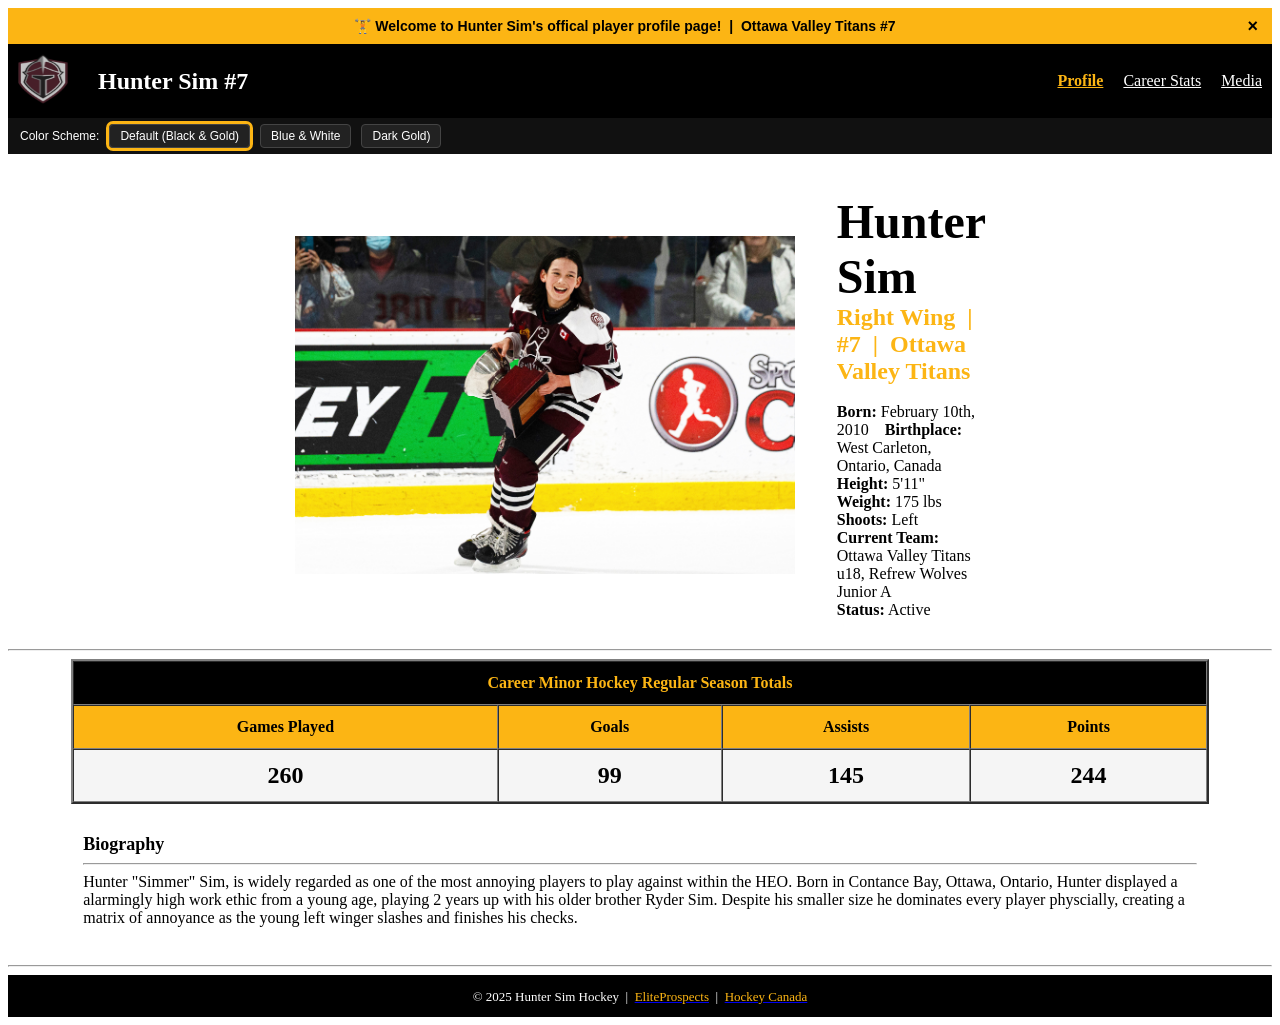
==== index.html @ b13505a6 "Indital commit" ====
<!DOCTYPE html>
<html lang ="en">
<head>
    <meta charset="UTF-8">
    <meta name="viewport" content="width=device=width, intial-scale=1.0">
    <title> Hunter Sim - Player Profile</title>
</head>
<body background-color="#FFFFFF">

<!-- Navigation-->

<table width="100%" bgcolor="#000000" cellpadding="10" cellspacing="0">
    <tr>
        <td width="60">
            <a href="index.html"> <!-- Hyper Link for index-->
                <img src="assets/images/logo.png" alt="Ottawa Valley Titans Logo" width="50" height="50">
            </a>
        </td>
        <td>
            <font color="FFFFFF" size="5"><b>Hunter Sim #7</b></font>
        </td>
        <td align="right">
            <a href="index.html"><font color="#FCB514"><b>Profile</b></font></a>
            &nbsp;&nbsp;&nbsp; <!-- Non breaking space-->
            <a href="stats.html"><font color="#FFFFFF">Career Stats</font></a>
            &nbsp;&nbsp;&nbsp; <!-- Non breaking space-->
            <a href="media.html"><font color="FFFFFF">Media</font></a>
        </td>
    </tr>
</table>

<br>

<!-- Hero Section -->
 <table width="90" align="center" border="0" cellpadding="20">
    <tr>
        <td width="200" valign="middle" align="center">
            <img width="500" height="338" src="assets/images/hunter_sim1.jpg" alt="Hunter Sim at Ontario Winter Games" width="180" height="220">
        </td>
        <td valign="middle">
            <font size="7"><b>Hunter Sim</b></font><br>
            <font size="5" color="#FCB514"><b>Right Wing &nbsp;|&nbsp; #7 &nbsp;|&nbsp; Ottawa Valley Titans</b></font><br><br>
            <font size="3">
                <b>Born:</b> February 10th, 2010 &nbsp;&nbsp; <b>Birthplace:</b> West Carleton, Ontario, Canada<br>
                <b>Height:</b> 5&apos;11&quot; &nbsp;&nbsp; <b>Weight:</b> 175 lbs &nbsp;&nbsp; <b>Shoots:</b> Left<br> <!--&apos = apostrophe, &quot = double quotation-->
                <b>Current Team:</b> Ottawa Valley Titans u18, Refrew Wolves Junior A <br>
                <b>Status:</b> Active
            </font>
        </td>
    </tr>
 </table>

 <hr>

 <!-- Quick Career Stats -->
  <table width="90%" align="center" border="2" cellpadding="12" cellspacing="0" bgcolor="F5F5F5">
    <tr bgcolor="#000000">
        <td colspan="5" align="center"><font color="#FCB514" size 4><b>Career Minor Hockey Regular Season Totals</b></font></td>
    </tr>
    <tr align="center" bgcolor="#FCB514">
        <td><b>Games Played</b></td>
        <td><b>Goals</b></td>
        <td><b>Assists</b></td>
        <td><b>Points</b></td>
    </tr>
    <tr align="center">
        <td><font size="5"><b>260</b></font></td>
        <td><font size="5"><b>99</b></font></td>
        <td><font size="5"><b>145</b></font></td>
        <td><font size="5"><b>244</b></font></td>
    </tr>
  </table>

  <br>

  <!-- BIO + Lists -->
<table width="90%" align="center" border="0" cellpadding="10">
    <tr valign="top">
        <!-- Biography -->
         <td width="50%">
            <font size="4"><b>Biography</b></font>
            <hr>
            <font size="3">
                Hunter &quot;Simmer&quot; Sim, is widely regarded as one of the most annoying players to play against within the HEO. 
                Born in Contance Bay, Ottawa, Ontario, Hunter displayed a alarmingly high work ethic from a young age, 
                playing 2 years up with his older brother Ryder Sim. Despite his smaller size he dominates every player physcially, 
                creating a matrix of annoyance as the young left winger slashes and finishes his checks.


            </font>
         </td>
</table>

<br>
<hr>

<!-- Footer -->
 <table width="100%" bgcolor="#000000" cellpadding="10">
    <tr>
        <td align="center">
            <font color="#FFFFFF" size="2">
               &copy; 2025 Hunter Sim Hockey &nbsp;|&nbsp;
               <a href="https://www.eliteprospects.com" target="_blank"><font color="FCB514">EliteProspects</font></a>
               &nbsp;|&nbsp;
               <a href="https://www.hockeycanada.ca" target="_blank"><font color="#FCB514">Hockey Canada</font></a>
            </font>
        </td>
    </tr>
 </table>

 <script src="js/main.js"></script>
 </body>
</html>
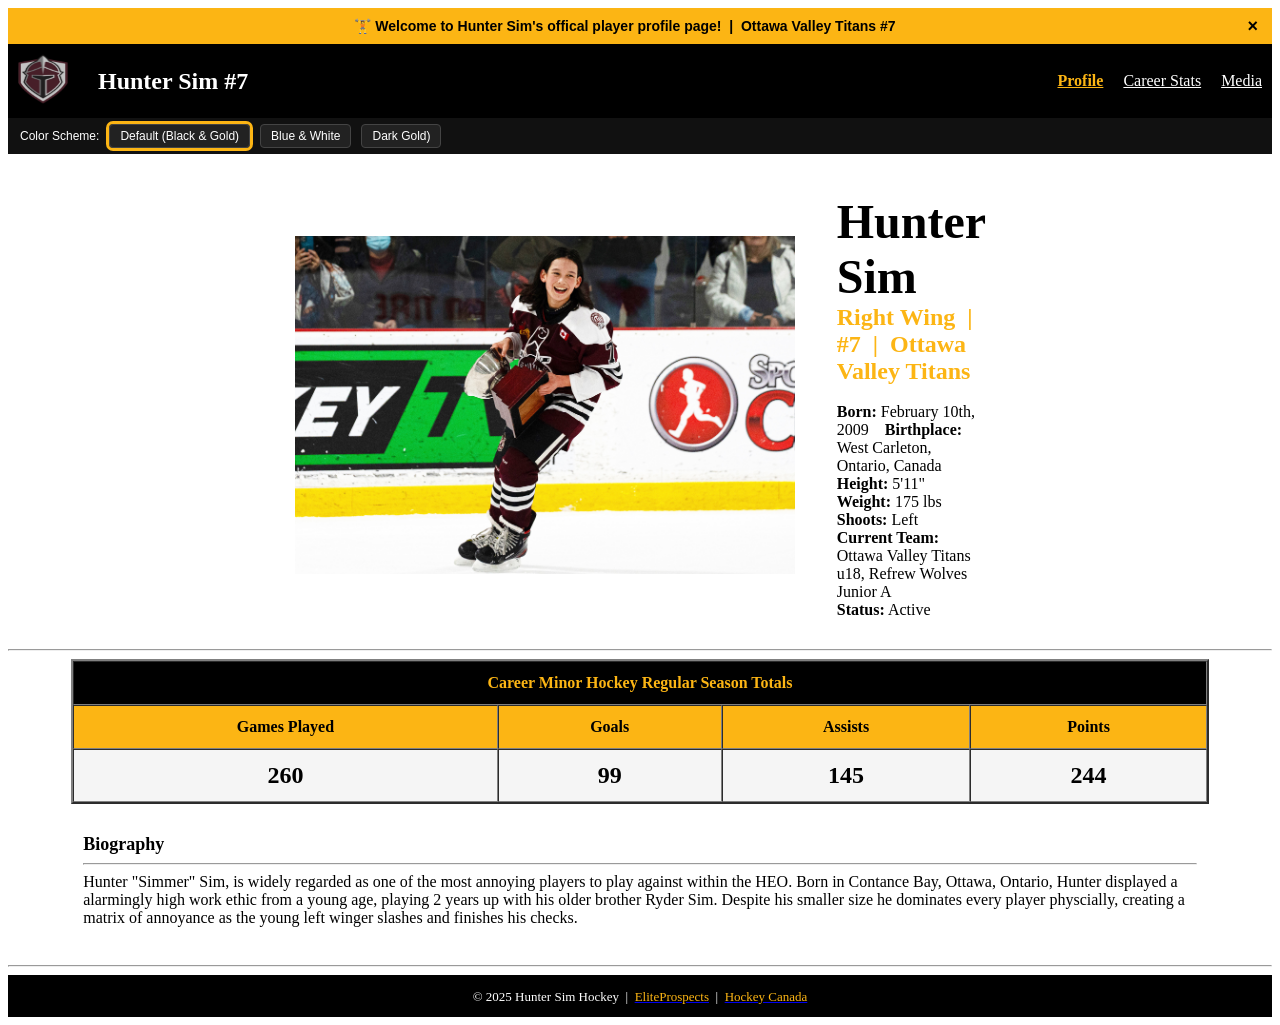
==== commit 7e353d9b: "Changed spelling" ====
--- a/index.html
+++ b/index.html
@@ -41,7 +41,7 @@
             <font size="7"><b>Hunter Sim</b></font><br>
             <font size="5" color="#FCB514"><b>Right Wing &nbsp;|&nbsp; #7 &nbsp;|&nbsp; Ottawa Valley Titans</b></font><br><br>
             <font size="3">
-                <b>Born:</b> February 10th, 2010 &nbsp;&nbsp; <b>Birthplace:</b> West Carleton, Ontario, Canada<br>
+                <b>Born:</b> February 10th, 2009 &nbsp;&nbsp; <b>Birthplace:</b> West Carleton, Ontario, Canada<br>
                 <b>Height:</b> 5&apos;11&quot; &nbsp;&nbsp; <b>Weight:</b> 175 lbs &nbsp;&nbsp; <b>Shoots:</b> Left<br> <!--&apos = apostrophe, &quot = double quotation-->
                 <b>Current Team:</b> Ottawa Valley Titans u18, Refrew Wolves Junior A <br>
                 <b>Status:</b> Active
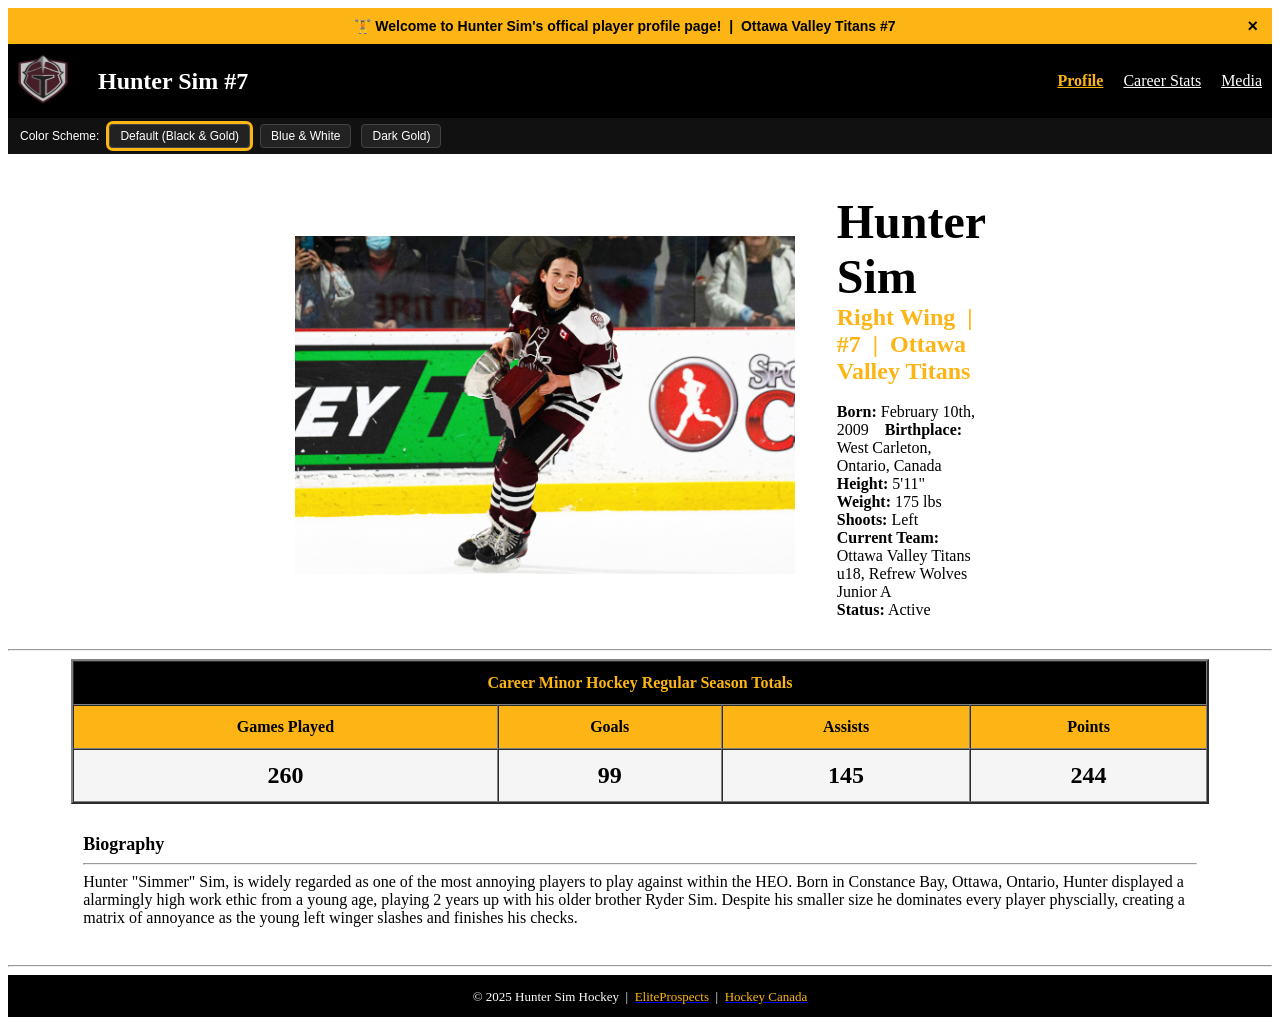
==== commit 4c8cf564: "Changed spelling 1.0" ====
--- a/index.html
+++ b/index.html
@@ -82,7 +82,7 @@
             <hr>
             <font size="3">
                 Hunter &quot;Simmer&quot; Sim, is widely regarded as one of the most annoying players to play against within the HEO. 
-                Born in Contance Bay, Ottawa, Ontario, Hunter displayed a alarmingly high work ethic from a young age, 
+                Born in Constance Bay, Ottawa, Ontario, Hunter displayed a alarmingly high work ethic from a young age, 
                 playing 2 years up with his older brother Ryder Sim. Despite his smaller size he dominates every player physcially, 
                 creating a matrix of annoyance as the young left winger slashes and finishes his checks.
 
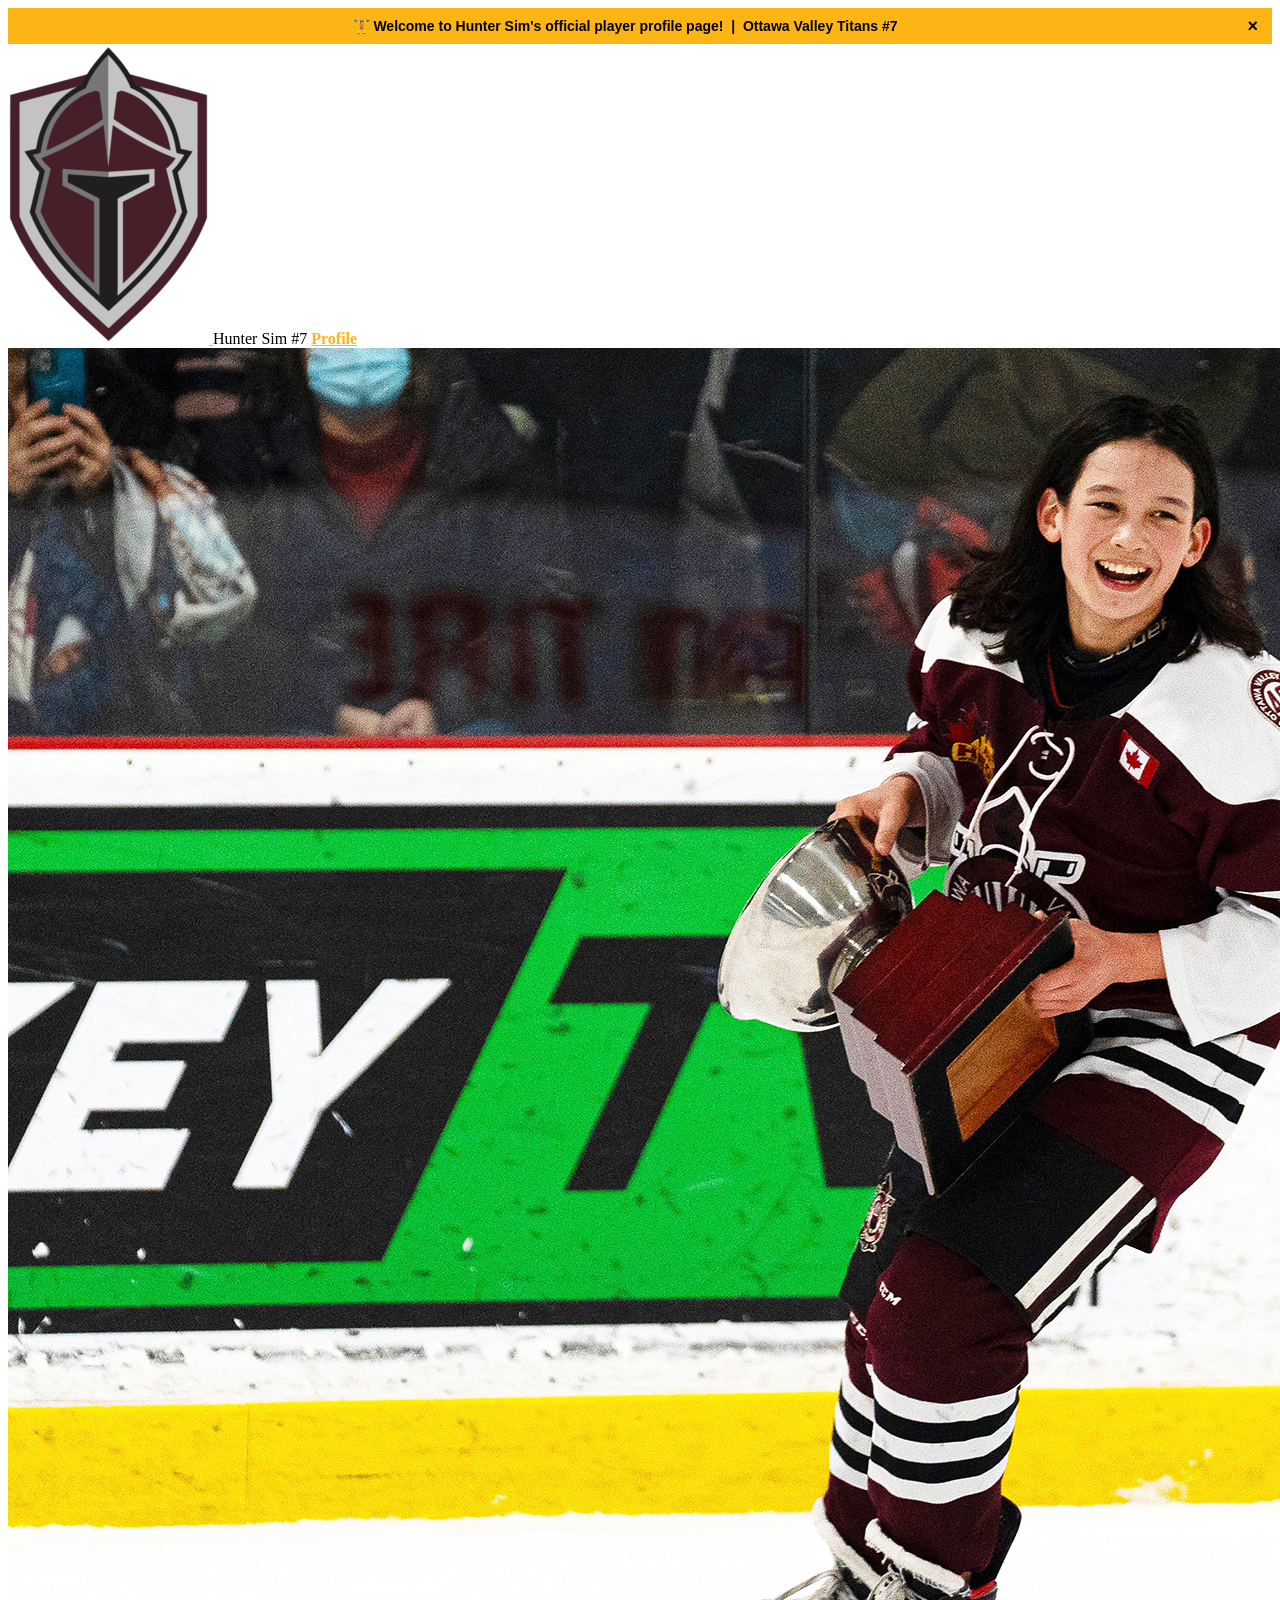
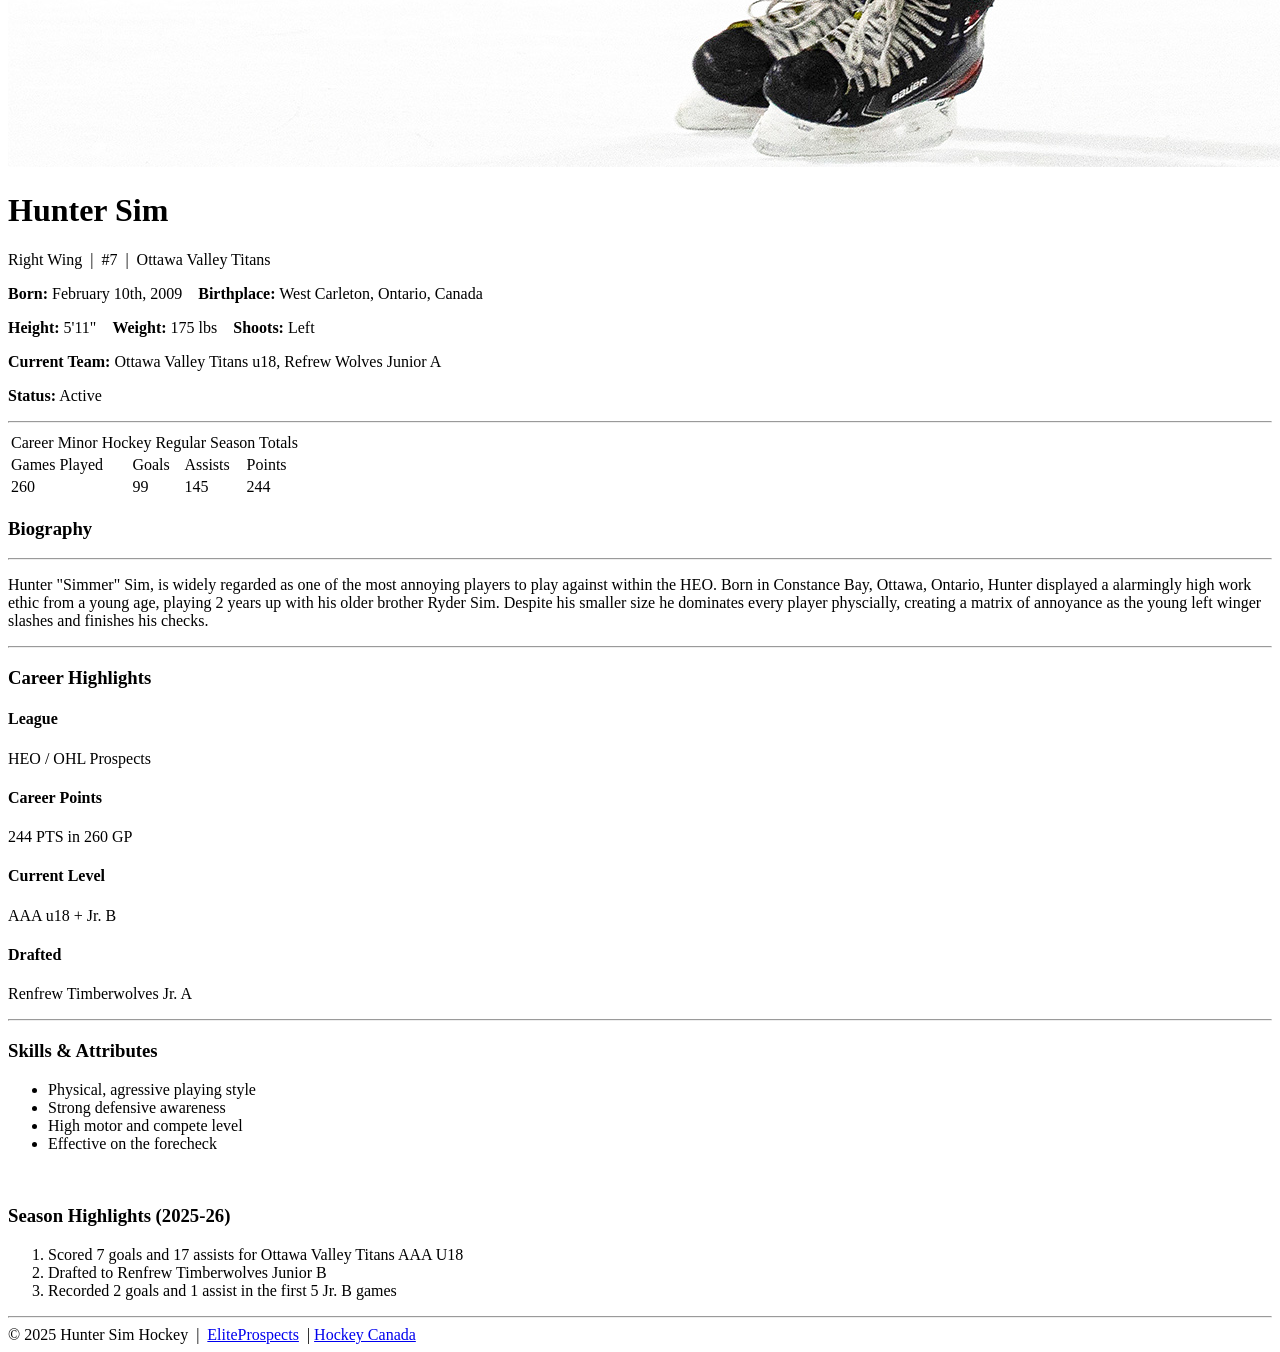
==== commit aea8e41d: "Assignment 3" ====
--- a/index.html
+++ b/index.html
@@ -4,109 +4,130 @@
     <meta charset="UTF-8">
     <meta name="viewport" content="width=device=width, intial-scale=1.0">
     <title> Hunter Sim - Player Profile</title>
+    <link rel="stylesheet" hreh="style.css">
 </head>
-<body background-color="#FFFFFF">
+<body>
 
 <!-- Navigation-->
 
-<table width="100%" bgcolor="#000000" cellpadding="10" cellspacing="0">
-    <tr>
-        <td width="60">
-            <a href="index.html"> <!-- Hyper Link for index-->
-                <img src="assets/images/logo.png" alt="Ottawa Valley Titans Logo" width="50" height="50">
-            </a>
-        </td>
-        <td>
-            <font color="FFFFFF" size="5"><b>Hunter Sim #7</b></font>
-        </td>
-        <td align="right">
-            <a href="index.html"><font color="#FCB514"><b>Profile</b></font></a>
-            &nbsp;&nbsp;&nbsp; <!-- Non breaking space-->
-            <a href="stats.html"><font color="#FFFFFF">Career Stats</font></a>
-            &nbsp;&nbsp;&nbsp; <!-- Non breaking space-->
-            <a href="media.html"><font color="FFFFFF">Media</font></a>
-        </td>
-    </tr>
-</table>
+<nav>
+    <a href="index.html" class="nav-logo">
+        <img src="assets/images/logo.png" alt="Ottawa Valley Titans Logo">
+    </a>
+    <span class="nav-brand">Hunter Sim #7</span>
+    <a href="index.html" class="active">Profile</a>
+    <a href="stats.html">Career Stats</a>
+    <a href="media.html">Media</a>
+</nav>
 
-<br>
-
-<!-- Hero Section -->
- <table width="90" align="center" border="0" cellpadding="20">
-    <tr>
-        <td width="200" valign="middle" align="center">
-            <img width="500" height="338" src="assets/images/hunter_sim1.jpg" alt="Hunter Sim at Ontario Winter Games" width="180" height="220">
-        </td>
-        <td valign="middle">
-            <font size="7"><b>Hunter Sim</b></font><br>
-            <font size="5" color="#FCB514"><b>Right Wing &nbsp;|&nbsp; #7 &nbsp;|&nbsp; Ottawa Valley Titans</b></font><br><br>
-            <font size="3">
-                <b>Born:</b> February 10th, 2009 &nbsp;&nbsp; <b>Birthplace:</b> West Carleton, Ontario, Canada<br>
-                <b>Height:</b> 5&apos;11&quot; &nbsp;&nbsp; <b>Weight:</b> 175 lbs &nbsp;&nbsp; <b>Shoots:</b> Left<br> <!--&apos = apostrophe, &quot = double quotation-->
-                <b>Current Team:</b> Ottawa Valley Titans u18, Refrew Wolves Junior A <br>
-                <b>Status:</b> Active
-            </font>
-        </td>
-    </tr>
- </table>
+<!-- Hero Section (flexbox)-->
+ <div class="hero">
+    <img class="hero-img" src="assets/images/hunter_sim1.jpg" alt="Hunter Sim at Ontario Winter Games">
+    <div class="hero-info">
+        <h1>Hunter Sim</h1>
+        <p class="position">Right Wing &nbsp;|&nbsp; #7 &nbsp;|&nbsp; Ottawa Valley Titans</p>
+        <p><b>Born:</b> February 10th, 2009 &nbsp;&nbsp; <b>Birthplace:</b> West Carleton, Ontario, Canada</p>
+        <p><b>Height:</b> 5'11" &nbsp;&nbsp; <b>Weight:</b> 175 lbs &nbsp;&nbsp; <b>Shoots:</b> Left</p>
+        <p><b>Current Team:</b>  Ottawa Valley Titans u18, Refrew Wolves Junior A </p>
+        <p><b>Status:</b> Active</p>
+    </div>
+ </div>
 
  <hr>
 
- <!-- Quick Career Stats -->
-  <table width="90%" align="center" border="2" cellpadding="12" cellspacing="0" bgcolor="F5F5F5">
-    <tr bgcolor="#000000">
-        <td colspan="5" align="center"><font color="#FCB514" size 4><b>Career Minor Hockey Regular Season Totals</b></font></td>
-    </tr>
-    <tr align="center" bgcolor="#FCB514">
-        <td><b>Games Played</b></td>
-        <td><b>Goals</b></td>
-        <td><b>Assists</b></td>
-        <td><b>Points</b></td>
-    </tr>
-    <tr align="center">
-        <td><font size="5"><b>260</b></font></td>
-        <td><font size="5"><b>99</b></font></td>
-        <td><font size="5"><b>145</b></font></td>
-        <td><font size="5"><b>244</b></font></td>
-    </tr>
-  </table>
-
-  <br>
-
-  <!-- BIO + Lists -->
-<table width="90%" align="center" border="0" cellpadding="10">
-    <tr valign="top">
-        <!-- Biography -->
-         <td width="50%">
-            <font size="4"><b>Biography</b></font>
-            <hr>
-            <font size="3">
-                Hunter &quot;Simmer&quot; Sim, is widely regarded as one of the most annoying players to play against within the HEO. 
-                Born in Constance Bay, Ottawa, Ontario, Hunter displayed a alarmingly high work ethic from a young age, 
-                playing 2 years up with his older brother Ryder Sim. Despite his smaller size he dominates every player physcially, 
-                creating a matrix of annoyance as the young left winger slashes and finishes his checks.
+ <!-- Career Totals Summary Table -->
+<table class="summary-table">
+    <thead>
+        <tr><td colspan="4">Career Minor Hockey Regular Season Totals</td></tr>
+    </thead>
+    <tbody>
+        <tr class="subheader">
+            <td>Games Played</td>
+            <td>Goals</td>
+            <td>Assists</td>
+            <td>Points</td>
+        </tr>
+        <tr class="values">
+            <td>260</td>
+            <td>99</td>
+            <td>145</td>
+            <td>244</td>
+        </tr>
+    </tbody>
+</table>
 
 
-            </font>
-         </td>
-</table>
+<!-- Biography -->
+<div class="bio-section">
+    <h3>Biography</h3>
+    <hr>
+    <!-- h3 ~ p : sibling selector in style.css applies here -->
+     <p>
+        Hunter "Simmer" Sim, is widely regarded as one of the most annoying players to play against within the HEO. 
+        Born in Constance Bay, Ottawa, Ontario, Hunter displayed a alarmingly high work ethic from a young age, 
+        playing 2 years up with his older brother Ryder Sim. Despite his smaller size he dominates every player physcially, 
+        creating a matrix of annoyance as the young left winger slashes and finishes his checks.
+     </p>
+</div>
 
-<br>
+<hr>
+
+<!-- Career Highlights Grid (CSS Grid) -->
+ <div class="section">
+    <h3>Career Highlights</h3>
+    <div class="achievements-grid">
+        <div class="achievement-card">
+            <h4>League</h4>
+            <p>HEO / OHL Prospects</p>
+        </div>
+        <div class="achievement-card">
+            <h4>Career Points</h4>
+            <p>244 PTS in 260 GP</p>
+        </div>
+        <div class="achievement-card">
+            <h4>Current Level</h4>
+            <p>AAA u18 + Jr. B</p>
+        </div>
+        <div class="achievement-card">
+            <h4>Drafted</h4>
+            <p>Renfrew Timberwolves Jr. A</p>
+        </div>
+    </div>
+ </div>
+
+ <hr>
+
+ <!-- Player Info Lists (unordered + ordered) -->
+<div class="section">
+    <h3>Skills &amp; Attributes</h3>
+    <!-- Unordered list -->
+     <ul>
+        <li>Physical, agressive playing style</li>
+        <li>Strong defensive awareness</li>
+        <li>High motor and compete level</li>
+        <li>Effective on the forecheck</li>
+     </ul>
+
+     <br>
+
+     <h3>Season Highlights (2025-26)</h3>
+     <!-- Ordered list -->
+
+     <ol>
+        <li>Scored 7 goals and 17 assists for Ottawa Valley Titans AAA U18</li>
+        <li>Drafted to Renfrew Timberwolves Junior B</li>
+        <li>Recorded 2 goals and 1 assist in the first 5 Jr. B games</li>
+     </ol>
+</div>
+
 <hr>
 
 <!-- Footer -->
- <table width="100%" bgcolor="#000000" cellpadding="10">
-    <tr>
-        <td align="center">
-            <font color="#FFFFFF" size="2">
-               &copy; 2025 Hunter Sim Hockey &nbsp;|&nbsp;
-               <a href="https://www.eliteprospects.com" target="_blank"><font color="FCB514">EliteProspects</font></a>
-               &nbsp;|&nbsp;
-               <a href="https://www.hockeycanada.ca" target="_blank"><font color="#FCB514">Hockey Canada</font></a>
-            </font>
-        </td>
-    </tr>
- </table>
+<footer>
+    &copy; 2025 Hunter Sim Hockey &nbsp;|&nbsp;
+    <a href="https://www.elieteprospects.com" target="_blank">EliteProspects</a>
+    &nbsp;|&nbsp;<a href="https://www.hockeycanada.ca" target="_blank">Hockey Canada</a>
+</footer>
 
  <script src="js/main.js"></script>
  </body>
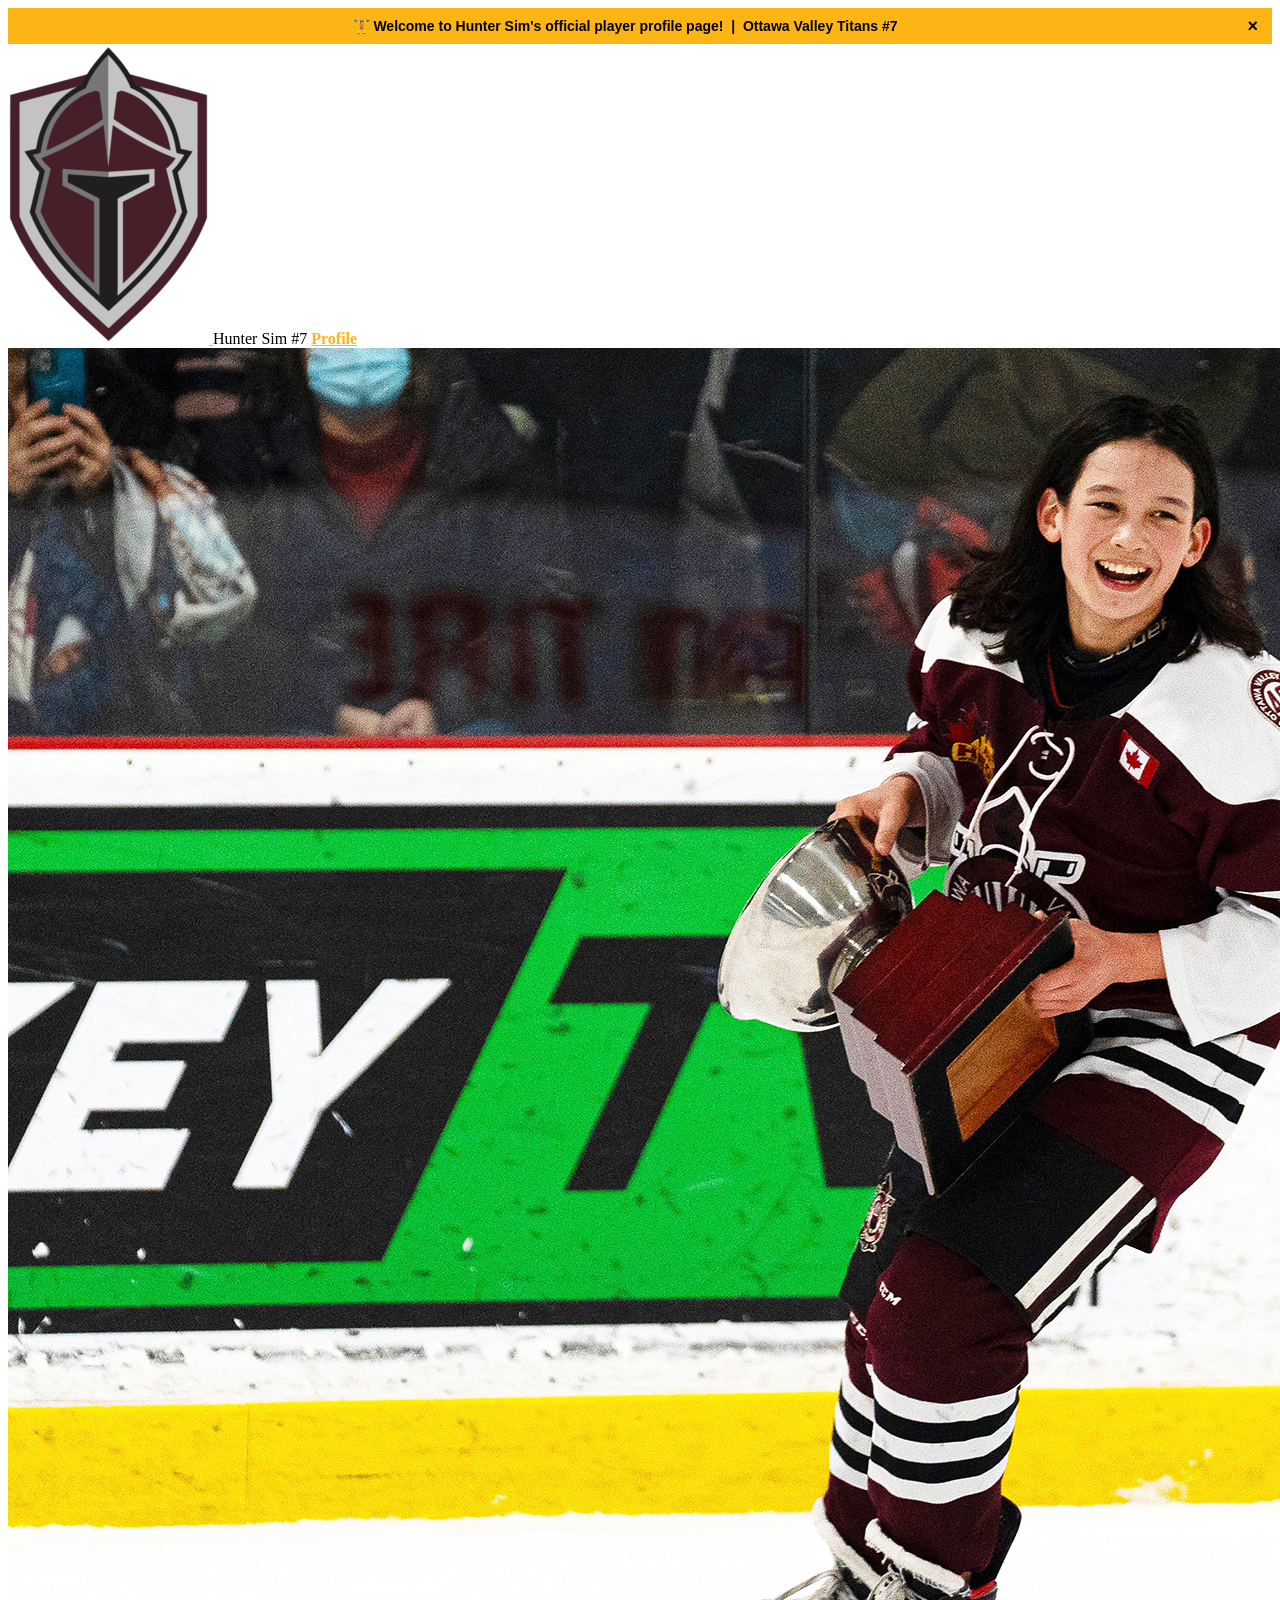
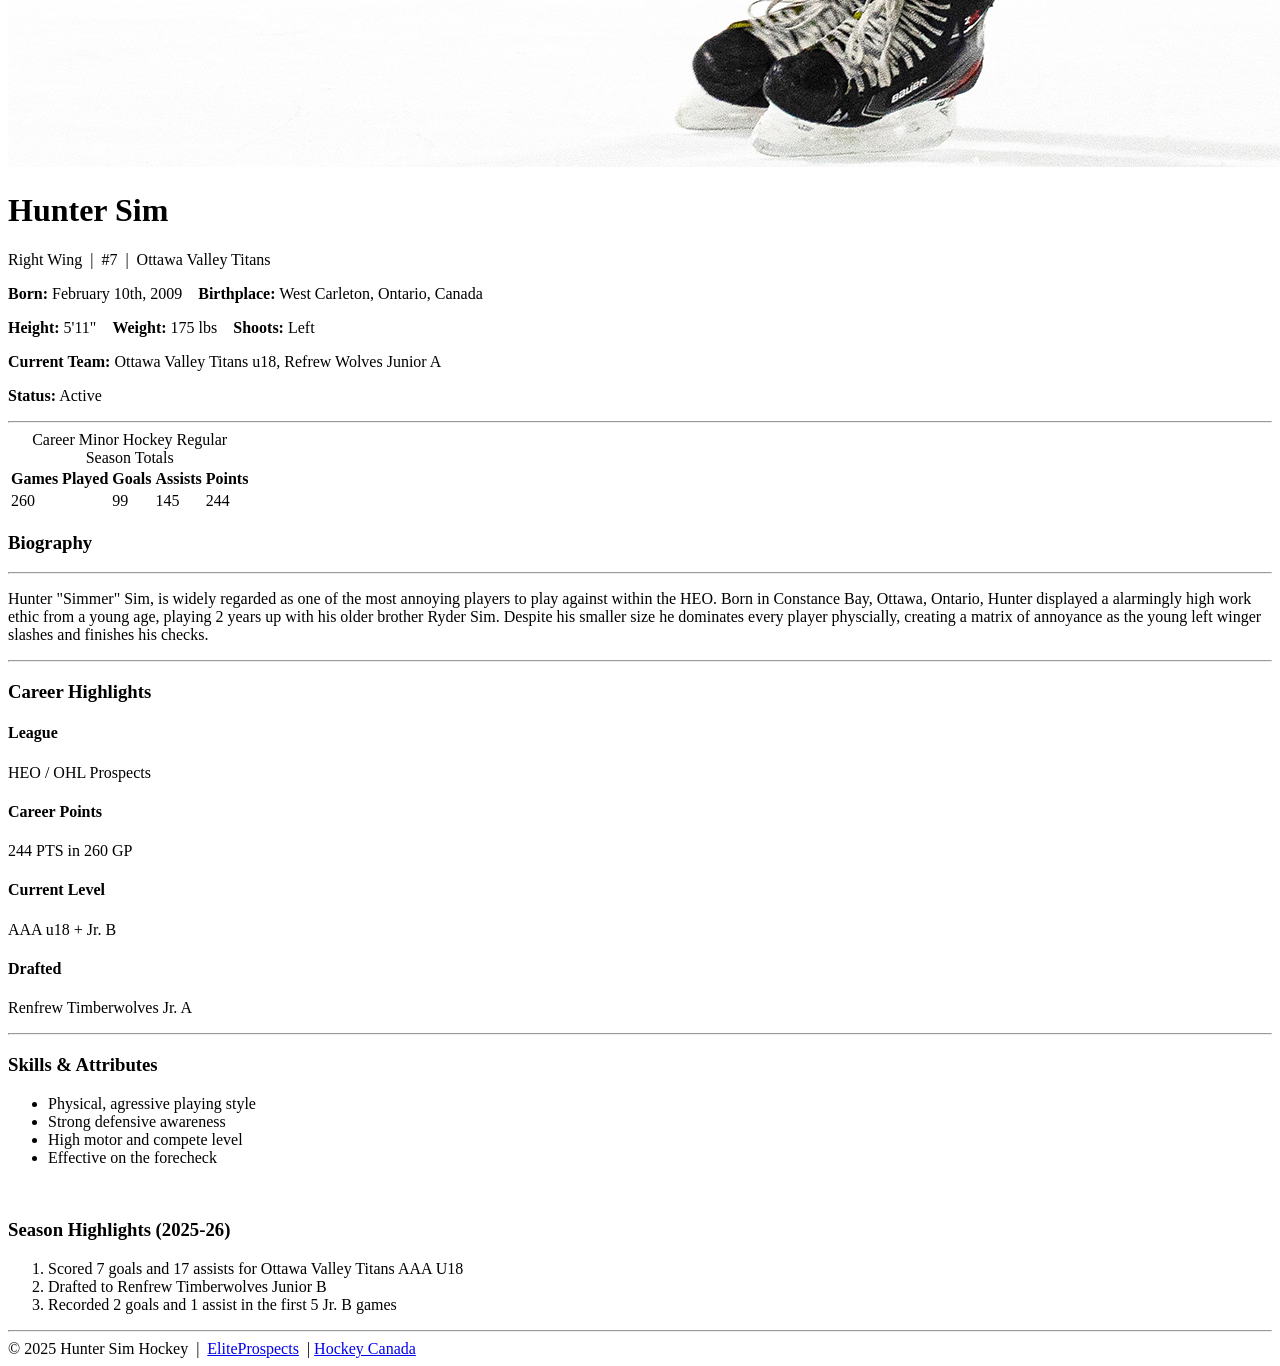
==== commit 3acd692f: "Changes for part 4 complete" ====
--- a/index.html
+++ b/index.html
@@ -10,12 +10,12 @@
 
 <!-- Navigation-->
 
-<nav>
+<nav aria-label="Main navigation">
     <a href="index.html" class="nav-logo">
         <img src="assets/images/logo.png" alt="Ottawa Valley Titans Logo">
     </a>
     <span class="nav-brand">Hunter Sim #7</span>
-    <a href="index.html" class="active">Profile</a>
+    <a href="index.html" class="active" aria-current="page">Profile</a>
     <a href="stats.html">Career Stats</a>
     <a href="media.html">Media</a>
 </nav>
@@ -37,16 +37,15 @@
 
  <!-- Career Totals Summary Table -->
 <table class="summary-table">
+    <caption>Career Minor Hockey Regular Season Totals</caption>
     <thead>
-        <tr><td colspan="4">Career Minor Hockey Regular Season Totals</td></tr>
+        <tr>
+            <th scope="col">Games Played</th>
+            <th scope="col">Goals</th>
+            <th scope="col">Assists</th>
+            <th scope="col">Points</th>
+        </tr>
     </thead>
-    <tbody>
-        <tr class="subheader">
-            <td>Games Played</td>
-            <td>Goals</td>
-            <td>Assists</td>
-            <td>Points</td>
-        </tr>
         <tr class="values">
             <td>260</td>
             <td>99</td>
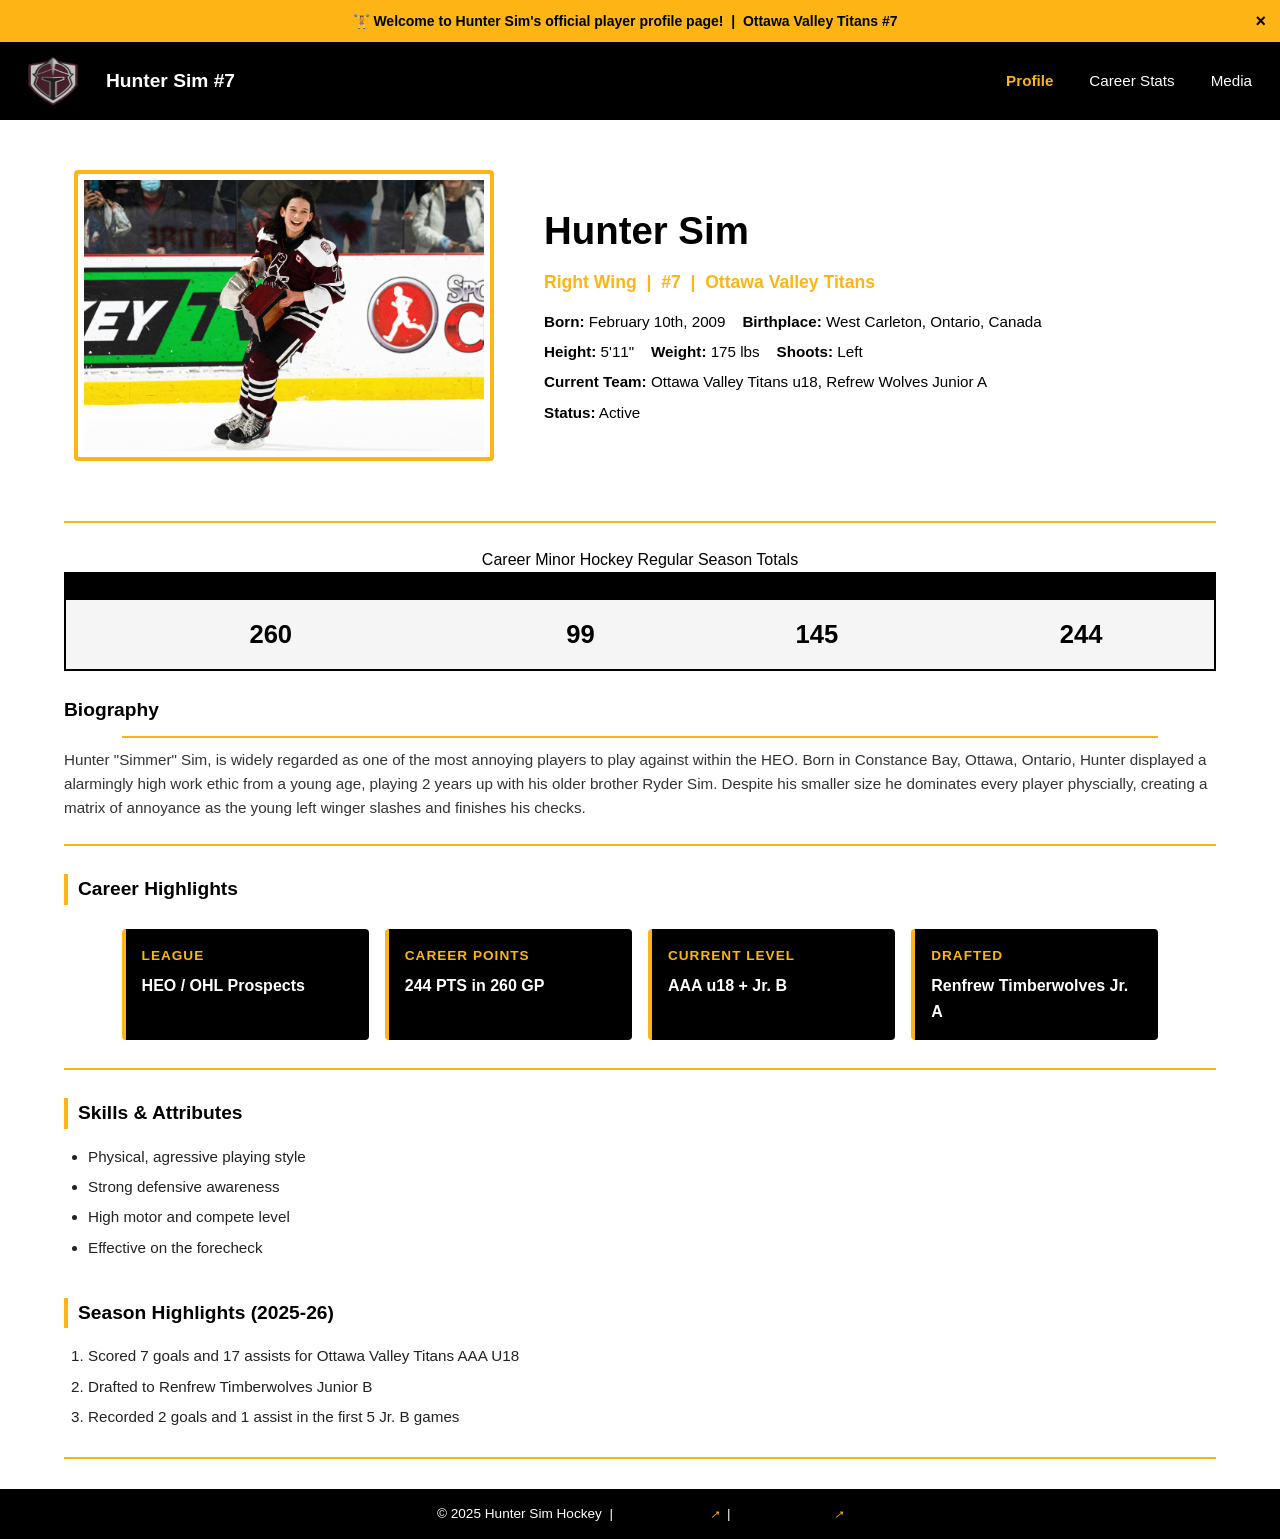
==== commit 02175779: "Fixed typo" ====
--- a/index.html
+++ b/index.html
@@ -4,7 +4,7 @@
     <meta charset="UTF-8">
     <meta name="viewport" content="width=device=width, intial-scale=1.0">
     <title> Hunter Sim - Player Profile</title>
-    <link rel="stylesheet" hreh="style.css">
+    <link rel="stylesheet" href="style.css">
 </head>
 <body>
 
--- a/style.css
+++ b/style.css
@@ -0,0 +1,741 @@
+/* ============================================================
+   style.css  —  Hunter Sim Fan Website  (Assignment 3)
+   Author : Ryder Sim  B01059936
+   ============================================================
+ 
+   SELECTOR REFERENCE (Part 2 requirement):
+   -----------------------------------------
+   Universal Selector    (*)              — line 28
+   Multiple Selector     (h1, h2, h3)     — line 34
+   Child Selector        (nav > a)        — line 111
+   Sibling Selector      (h3 ~ p)         — line 251
+   Adjacent Sibling      (label + input)  — line 344
+   Attribute Selector    (a[target])      — line 136
+   Pseudo-element        (a::after)       — line 139
+   ============================================================ */
+ 
+ 
+/* ============================================================
+   UNIVERSAL SELECTOR — resets margin/padding/box-sizing
+   ============================================================ */
+* {
+    margin: 0;
+    padding: 0;
+    box-sizing: border-box;
+}
+ 
+/* ============================================================
+   MULTIPLE SELECTOR — shared heading styles
+   ============================================================ */
+h1, h2, h3 {
+    font-family: Arial, sans-serif;
+    font-weight: bold;
+    color: #000000;
+}
+ 
+/* ============================================================
+   BASE / BODY
+   ============================================================ */
+body {
+    font-family: Arial, sans-serif;
+    background-color: #FFFFFF;
+    color: #000000;
+    line-height: 1.6;
+}
+
+/* ============================================================
+   NAVIGATION
+   ============================================================ */
+nav {
+    background-color:#000000;
+    padding: 10px 20px;
+    display: flex;
+    align-items: center;
+    gap: 20px;
+}
+
+nav .nav-logo img {
+    width: 50px;
+    height: 50px;
+    display: block;
+}
+ 
+nav .nav-brand {
+    color: #FFFFFF;
+    font-size: 1.2em;
+    font-weight: bold;
+    flex: 1;
+}
+ 
+/* CHILD SELECTOR — only direct <a> children of <nav> */
+nav > a {
+    color: #FFFFFF;
+    text-decoration: none;
+    font-weight: bold;
+    font-size: 0.95em;
+    padding: 4px 8px;
+    border-radius: 4px;
+    transition: color 0.2s;
+}
+ 
+nav > a:hover {
+    color: #FCB514;
+}
+ 
+nav > a.active {
+    color: #FCB514;
+}
+ 
+/* ATTRIBUTE SELECTOR — external links (open in new tab) */
+a[target="_blank"] {
+    color: #000000;
+    text-decoration: underline;
+    font-style: italic;
+}
+ 
+/* PSEUDO-ELEMENT — append an arrow icon after external links */
+a[target="_blank"]::after {
+    content: " ↗";
+    font-size: 0.8em;
+    color: #FCB514;
+}
+ 
+/* ============================================================
+   STYLED URLS / LINKS
+   ============================================================ */
+a {
+    color: #1a0dab;
+    text-decoration: none;
+    transition: color 0.2s;
+}
+ 
+a:hover {
+    color: #FCB514;
+    text-decoration: underline;
+}
+ 
+a:visited {
+    color: #551a8b;
+}
+ 
+/* ============================================================
+   FOOTER LINKS — override visited/default for dark background
+   ============================================================ */
+footer a {
+    color: #FCB514;
+    text-decoration: none;
+}
+ 
+footer a:visited {
+    color: #FCB514;
+}
+ 
+footer a:hover {
+    text-decoration: underline;
+}
+ 
+/* ============================================================
+   HERO SECTION — flexbox
+   ============================================================ */
+.hero {
+    display: flex;
+    align-items: center;
+    gap: 40px;
+    padding: 40px 5%;
+    flex-wrap: wrap;
+}
+ 
+/* STYLED IMAGE 1 — hero player photo (border + padding + margin) */
+.hero-img {
+    width: 420px;
+    max-width: 100%;
+    height: auto;
+    border: 4px solid #FCB514;
+    padding: 6px;
+    margin: 10px;
+    border-radius: 4px;
+    object-fit: cover;
+}
+ 
+.hero-info h1 {
+    font-size: 2.4em;
+    margin-bottom: 6px;
+}
+ 
+.hero-info .position {
+    color: #FCB514;
+    font-size: 1.1em;
+    font-weight: bold;
+    margin-bottom: 14px;
+}
+ 
+.hero-info p {
+    font-size: 0.95em;
+    margin-bottom: 6px;
+}
+ 
+/* ============================================================
+   DIVIDER
+   ============================================================ */
+hr {
+    border: none;
+    border-top: 2px solid #FCB514;
+    margin: 10px 5%;
+}
+ 
+/* ============================================================
+   CAREER SUMMARY TABLE — index.html 
+   ============================================================ */
+.summary-table {
+    width: 90%;
+    margin: 24px auto;
+    border-collapse: collapse;
+    border: 2px solid #000000;
+}
+ 
+.summary-table thead tr {
+    background-color: #000000;
+}
+ 
+.summary-table thead td {
+    color: #FCB514;
+    font-weight: bold;
+    text-align: center;
+    padding: 12px;
+    font-size: 1em;
+    letter-spacing: 0.5px;
+}
+ 
+.summary-table .subheader td {
+    background-color: #FCB514;
+    font-weight: bold;
+    text-align: center;
+    padding: 10px;
+    font-size: 0.95em;
+}
+ 
+.summary-table .values td {
+    text-align: center;
+    padding: 14px;
+    font-size: 1.6em;
+    font-weight: bold;
+    background-color: #F5F5F5;
+}
+ 
+/* ============================================================
+   BIOGRAPHY SECTION
+   ============================================================ */
+.bio-section {
+    width: 90%;
+    margin: 24px auto;
+}
+ 
+.bio-section h3 {
+    font-size: 1.2em;
+    margin-bottom: 8px;
+}
+ 
+/* SIBLING SELECTOR — any <p> that is a general sibling of <h3> */
+h3 ~ p {
+    font-size: 0.95em;
+    color: #333333;
+    margin-top: 8px;
+}
+ 
+/* ============================================================
+   STYLED LISTS 
+   ============================================================ */
+ul {
+    list-style-type: disc;
+    padding-left: 24px;
+    margin: 12px 0;
+}
+ 
+ul li {
+    margin-bottom: 6px;
+    font-size: 0.95em;
+    color: #222222;
+}
+ 
+ol {
+    list-style-type: decimal;
+    padding-left: 24px;
+    margin: 12px 0;
+}
+ 
+ol li {
+    margin-bottom: 6px;
+    font-size: 0.95em;
+    color: #222222;
+}
+ 
+/* ============================================================
+   ACHIEVEMENTS GRID — index.html 
+   ============================================================ */
+.achievements-grid {
+    display: grid;
+    grid-template-columns: repeat(auto-fit, minmax(200px, 1fr));
+    gap: 16px;
+    width: 90%;
+    margin: 24px auto;
+}
+ 
+.achievement-card {
+    background-color: #000000;
+    color: #FFFFFF;
+    padding: 16px;
+    border-radius: 4px;
+    border-left: 4px solid #FCB514;
+}
+ 
+.achievement-card h4 {
+    color: #FCB514;
+    font-size: 0.85em;
+    text-transform: uppercase;
+    letter-spacing: 1px;
+    margin-bottom: 6px;
+}
+ 
+.achievement-card p {
+    font-size: 1em;
+    font-weight: bold;
+}
+ 
+/* ============================================================
+   STATS TABLE — stats.html 
+   ============================================================ */
+.page-header {
+    width: 90%;
+    margin: 24px auto 12px;
+    display: flex;
+    align-items: center;
+    justify-content: space-between;
+    flex-wrap: wrap;
+    gap: 12px;
+}
+ 
+.page-header h2 {
+    font-size: 1.8em;
+    margin-bottom: 4px;
+}
+ 
+.page-header .subtitle {
+    color: #555555;
+    font-size: 0.9em;
+}
+ 
+.page-header .ep-link {
+    text-align: center;
+    font-size: 0.85em;
+}
+ 
+.page-header .ep-link img {
+    width: 70px;
+    height: 70px;
+    display: block;
+    margin: 0 auto 4px;
+}
+ 
+#stats-table {
+    width: 90%;
+    margin: 20px auto;
+    border-collapse: collapse;
+    border: 1px solid #cccccc;
+}
+ 
+#stats-table thead tr {
+    background-color: #000000;
+}
+ 
+#stats-table thead th {
+    color: #FCB514;
+    font-weight: bold;
+    padding: 10px 8px;
+    text-align: left;
+    font-size: 0.9em;
+}
+ 
+#stats-table thead th:nth-child(n+4) {
+    text-align: center;
+}
+ 
+#stats-table .stat-row td {
+    padding: 8px;
+    font-size: 0.9em;
+    border-bottom: 1px solid #eeeeee;
+}
+ 
+#stats-table .stat-row:nth-child(odd) {
+    background-color: #F5F5F5;
+}
+ 
+#stats-table .stat-row:hover {
+    background-color: #FFF8E1;
+}
+ 
+#stats-table .stat-row td:nth-child(n+4) {
+    text-align: center;
+}
+ 
+/* ============================================================
+   CONTACT FORM — stats.html
+   ============================================================ */
+.contact-section {
+    width: 90%;
+    margin: 30px auto;
+}
+ 
+.contact-section h3 {
+    font-size: 1.2em;
+    margin-bottom: 16px;
+}
+ 
+.contact-form {
+    display: flex;
+    flex-direction: column;
+    gap: 14px;
+    max-width: 560px;
+}
+ 
+.form-group {
+    display: flex;
+    flex-direction: column;
+    gap: 4px;
+}
+ 
+.form-group label {
+    font-weight: bold;
+    font-size: 0.9em;
+    color: #333333;
+}
+/* This hides the form label visually but keeps it readable by screen readers */
+.sr-only {
+    position: absolute;
+    width: 1px;
+    height: 1px;
+    padding: 0;
+    margin: -1px;
+    overflow: hidden;
+    clip: rect(0, 0, 0, 0);
+    white-space: nowrap;
+    border: 0;
+}
+ 
+/* ADJACENT SIBLING SELECTOR — input immediately after a label */
+label + input,
+label + select,
+label + textarea {
+    border: 1px solid #cccccc;
+    border-radius: 4px;
+    padding: 8px 10px;
+    font-size: 0.95em;
+    font-family: Arial, sans-serif;
+    width: 100%;
+    transition: border-color 0.2s;
+}
+ 
+label + input:focus,
+label + select:focus,
+label + textarea:focus {
+    outline: none;
+    border-color: #FCB514;
+    box-shadow: 0 0 0 2px rgba(252, 181, 20, 0.25);
+}
+ 
+textarea {
+    resize: vertical;
+    min-height: 100px;
+}
+ 
+.form-submit {
+    background-color: #000000;
+    color: #FCB514;
+    border: none;
+    padding: 10px 24px;
+    font-size: 1em;
+    font-weight: bold;
+    cursor: pointer;
+    border-radius: 4px;
+    align-self: flex-start;
+    transition: background-color 0.2s;
+}
+ 
+.form-submit:hover {
+    background-color: #FCB514;
+    color: #000000;
+}
+ 
+/* ============================================================
+   MEDIA PAGE — VIDEO GRID (flexbox)
+   ============================================================ */
+.video-grid {
+    display: flex;
+    gap: 24px;
+    flex-wrap: wrap;
+    width: 90%;
+    margin: 0 auto;
+}
+ 
+.video-item {
+    flex: 1;
+    min-width: 280px;
+    text-align: center;
+}
+ 
+.video-item video,
+.video-item iframe {
+    width: 100%;
+    max-width: 420px;
+    height: 236px;
+    border: none;
+}
+ 
+.video-item .vid-title {
+    font-weight: bold;
+    font-size: 0.95em;
+    margin-bottom: 4px;
+    display: block;
+}
+ 
+.video-item .vid-source {
+    color: #555555;
+    font-size: 0.85em;
+    font-style: italic;
+}
+ 
+.video-item .caption {
+    font-size: 0.82em;
+    color: #888888;
+    margin-top: 6px;
+}
+ 
+/* ============================================================
+   AUDIO SECTION
+   ============================================================ */
+.audio-section {
+    width: 90%;
+    margin: 0 auto;
+}
+ 
+.audio-section p {
+    margin: 4px 0;
+    font-size: 0.9em;
+    color: #555555;
+}
+ 
+audio {
+    margin: 10px 0;
+    width: 100%;
+    max-width: 400px;
+}
+ 
+/* ============================================================
+   PHOTO GALLERY — grid 
+   ============================================================ */
+.photo-gallery {
+    display: grid;
+    grid-template-columns: repeat(3, 1fr);
+    gap: 16px;
+    width: 90%;
+    margin: 0 auto;
+}
+ 
+/* STYLED IMAGE 2 — gallery images (border + padding + margin) */
+.photo-gallery .photo-item {
+    text-align: center;
+    background-color: #F5F5F5;
+    padding: 10px;
+    border: 1px solid #dddddd;
+    border-radius: 4px;
+}
+ 
+.photo-gallery img {
+    width: 100%;
+    height: 200px;
+    object-fit: cover;
+    /* STYLED IMAGE 3 — specific gallery image styling */
+    border: 3px solid #000000;
+    padding: 4px;
+    margin-bottom: 8px;
+    display: block;
+}
+ 
+.photo-gallery .caption {
+    font-size: 0.85em;
+    font-weight: bold;
+    margin-top: 4px;
+}
+ 
+.photo-gallery .subcaption {
+    font-size: 0.8em;
+    color: #555555;
+}
+ 
+/* ============================================================
+   MORE LINKS SECTION
+   ============================================================ */
+.links-section {
+    display: flex;
+    gap: 40px;
+    flex-wrap: wrap;
+    align-items: flex-start;
+    width: 90%;
+    margin: 0 auto;
+}
+ 
+.links-list {
+    flex: 1;
+    line-height: 2.2;
+    font-size: 0.95em;
+}
+ 
+.back-to-profile {
+    text-align: center;
+    min-width: 200px;
+}
+ 
+.back-to-profile img {
+    width: 190px;
+    height: 130px;
+    object-fit: cover;
+    border: 2px solid #000000;
+    padding: 4px;
+    margin-bottom: 6px;
+    display: block;
+}
+ 
+.back-to-profile p {
+    font-size: 0.8em;
+    color: #888888;
+    font-style: italic;
+}
+ 
+/* ============================================================
+   SECTION WRAPPER — consistent spacing between all sections
+   ============================================================ */
+.section {
+    width: 90%;
+    margin: 28px auto;
+}
+ 
+.section h3 {
+    font-size: 1.2em;
+    margin-bottom: 16px;
+    border-left: 4px solid #FCB514;
+    padding-left: 10px;
+}
+ 
+/* ============================================================
+   FOOTER
+   ============================================================ */
+footer {
+    background-color: #000000;
+    padding: 14px 20px;
+    text-align: center;
+    color: #FFFFFF;
+    font-size: 0.85em;
+    margin-top: 30px;
+}
+ 
+/* ============================================================
+   RESPONSIVE — TABLET
+   ============================================================ */
+@media (max-width: 768px) {
+ 
+    nav {
+        flex-wrap: wrap;
+        gap: 10px;
+        padding: 10px 14px;
+    }
+ 
+    nav .nav-brand {
+        font-size: 1em;
+    }
+ 
+    .hero {
+        flex-direction: column;
+        padding: 24px 5%;
+        text-align: center;
+    }
+ 
+    .hero-img {
+        width: 100%;
+        max-width: 360px;
+        margin: 0 auto;
+    }
+ 
+    .photo-gallery {
+        grid-template-columns: repeat(2, 1fr);
+    }
+ 
+    .achievements-grid {
+        grid-template-columns: repeat(2, 1fr);
+    }
+ 
+    .video-grid {
+        flex-direction: column;
+    }
+ 
+    .page-header {
+        flex-direction: column;
+        align-items: flex-start;
+    }
+ 
+    #stats-table {
+        font-size: 0.82em;
+    }
+}
+ 
+/* ============================================================
+   RESPONSIVE — MOBILE
+   ============================================================ */
+@media (max-width: 480px) {
+ 
+    nav {
+        flex-direction: column;
+        align-items: flex-start;
+    }
+ 
+    nav .nav-brand {
+        font-size: 0.95em;
+    }
+ 
+    nav > a {
+        font-size: 0.88em;
+    }
+ 
+    .hero-info h1 {
+        font-size: 1.6em;
+    }
+ 
+    .hero-info .position {
+        font-size: 0.95em;
+    }
+ 
+    .photo-gallery {
+        grid-template-columns: 1fr;
+    }
+ 
+    .achievements-grid {
+        grid-template-columns: 1fr;
+    }
+ 
+    .summary-table .values td {
+        font-size: 1.2em;
+    }
+ 
+    .contact-form {
+        max-width: 100%;
+    }
+ 
+    .links-section {
+        flex-direction: column;
+    }
+ 
+    #stats-table {
+        font-size: 0.75em;
+        display: block;
+        overflow-x: auto;
+        white-space: nowrap;
+    }
+}
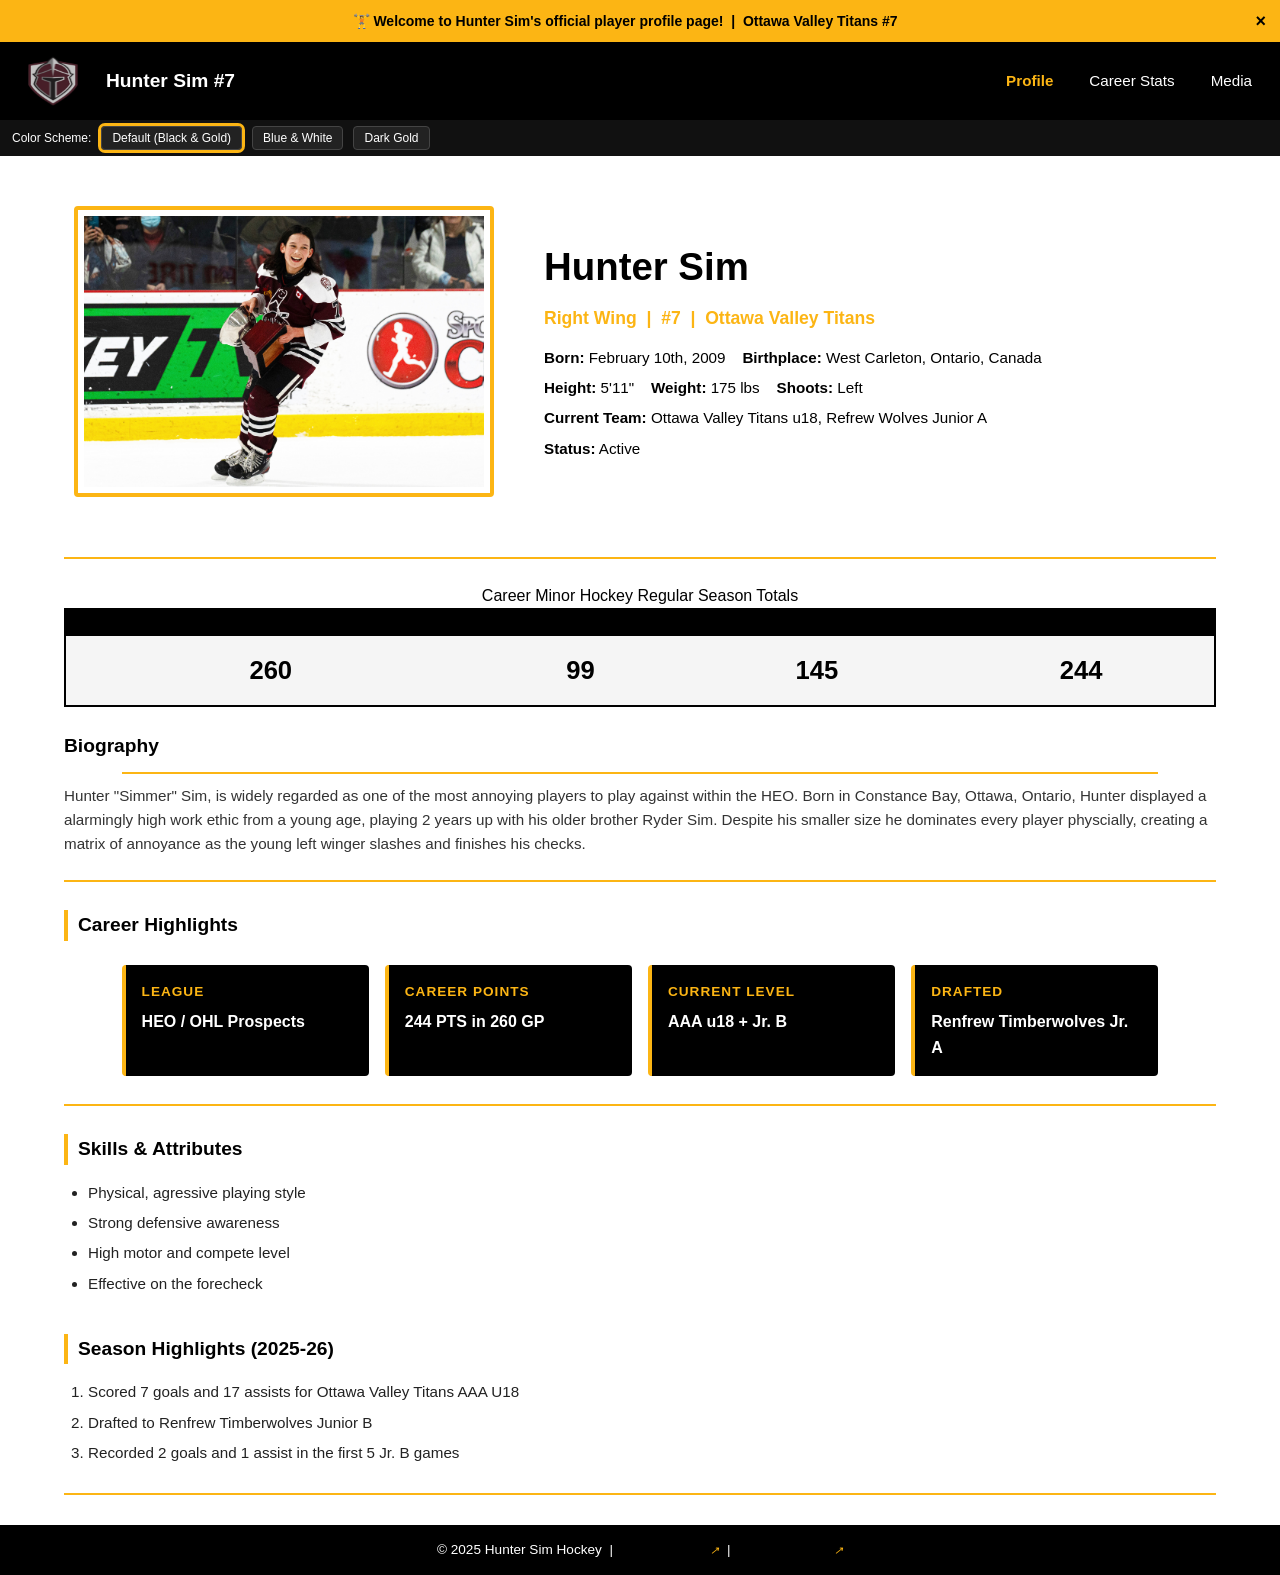
==== commit 36d68083: "Fixed typos" ====
--- a/index.html
+++ b/index.html
@@ -2,7 +2,7 @@
 <html lang ="en">
 <head>
     <meta charset="UTF-8">
-    <meta name="viewport" content="width=device=width, intial-scale=1.0">
+    <meta name="viewport" content="width=device-width, intial-scale=1.0">
     <title> Hunter Sim - Player Profile</title>
     <link rel="stylesheet" href="style.css">
 </head>
@@ -46,6 +46,7 @@
             <th scope="col">Points</th>
         </tr>
     </thead>
+    <tbody>
         <tr class="values">
             <td>260</td>
             <td>99</td>
